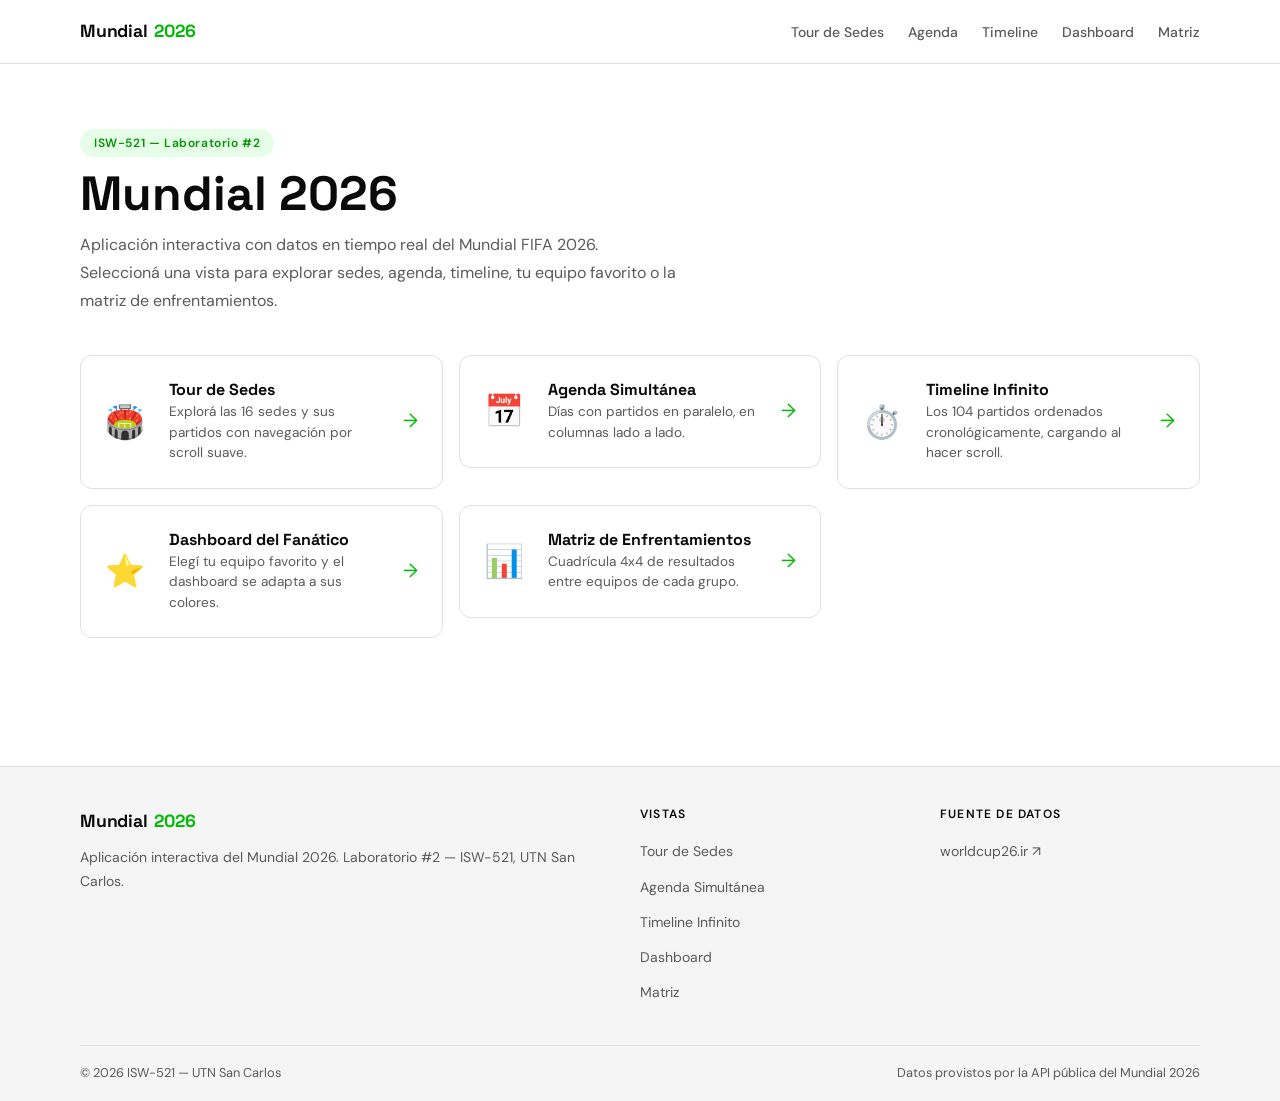
==== index.html @ 68c87b49 "(feat): UI/UX implemented" ====
<!DOCTYPE html>
<html lang="es">
<head>
  <meta charset="UTF-8">
  <meta name="viewport" content="width=device-width, initial-scale=1.0">
  <meta name="description" content="Mundial 2026 — Aplicación interactiva. ISW-521 Laboratorio #2, UTN San Carlos.">
  <title>Mundial 2026 — ISW-521</title>

  <link rel="stylesheet" href="assets/css/styles.css">
  <link rel="stylesheet" href="assets/css/components.css">

  <script src="assets/js/components.js" defer></script>
</head>
<body>

  <nav-bar></nav-bar>

  <main id="main-content">
    <section class="section" aria-labelledby="inicio-titulo">
      <div class="container">

        <header class="section_header">
          <span class="section_badge">ISW-521 — Laboratorio #2</span>
          <h1 id="inicio-titulo">Mundial 2026</h1>
          <p>
            Aplicación interactiva con datos en tiempo real del
            Mundial FIFA 2026. Seleccioná una vista para explorar
            sedes, agenda, timeline, tu equipo favorito o la
            matriz de enfrentamientos.
          </p>
        </header>

        <!-- Grid de accesos a las 5 vistas — CSS Grid -->
        <nav aria-label="Vistas disponibles">
          <ul class="vistas_grid" role="list">

            <li>
              <a href="pages/tour-sedes.html" class="vista_card" aria-label="Ir al Tour Virtual de Sedes">
                <span class="vista_icono" aria-hidden="true">🏟️</span>
                <div class="vista_info">
                  <h2 class="vista_titulo">Tour de Sedes</h2>
                  <p class="vista_desc">Explorá las 16 sedes y sus partidos con navegación por scroll suave.</p>
                </div>
                <span class="vista_flecha" aria-hidden="true">→</span>
              </a>
            </li>

            <li>
              <a href="pages/agenda-simultanea.html" class="vista_card" aria-label="Ir a la Agenda Simultánea">
                <span class="vista_icono" aria-hidden="true">📅</span>
                <div class="vista_info">
                  <h2 class="vista_titulo">Agenda Simultánea</h2>
                  <p class="vista_desc">Días con partidos en paralelo, en columnas lado a lado.</p>
                </div>
                <span class="vista_flecha" aria-hidden="true">→</span>
              </a>
            </li>

            <li>
              <a href="pages/timeline-infinito.html" class="vista_card" aria-label="Ir al Timeline Infinito">
                <span class="vista_icono" aria-hidden="true">⏱️</span>
                <div class="vista_info">
                  <h2 class="vista_titulo">Timeline Infinito</h2>
                  <p class="vista_desc">Los 104 partidos ordenados cronológicamente, cargando al hacer scroll.</p>
                </div>
                <span class="vista_flecha" aria-hidden="true">→</span>
              </a>
            </li>

            <li>
              <a href="pages/dashboard-fanatico.html" class="vista_card" aria-label="Ir al Dashboard del Fanático">
                <span class="vista_icono" aria-hidden="true">⭐</span>
                <div class="vista_info">
                  <h2 class="vista_titulo">Dashboard del Fanático</h2>
                  <p class="vista_desc">Elegí tu equipo favorito y el dashboard se adapta a sus colores.</p>
                </div>
                <span class="vista_flecha" aria-hidden="true">→</span>
              </a>
            </li>

            <li>
              <a href="pages/matriz-enfrentamientos.html" class="vista_card" aria-label="Ir a la Matriz de Enfrentamientos">
                <span class="vista_icono" aria-hidden="true">📊</span>
                <div class="vista_info">
                  <h2 class="vista_titulo">Matriz de Enfrentamientos</h2>
                  <p class="vista_desc">Cuadrícula 4x4 de resultados entre equipos de cada grupo.</p>
                </div>
                <span class="vista_flecha" aria-hidden="true">→</span>
              </a>
            </li>

          </ul>
        </nav>

      </div>
    </section>
  </main>

  <site-footer></site-footer>

  <style>
    .vistas_grid {
      display: grid;
      grid-template-columns: 1fr;
      gap: var(--spacing_sm);
      margin-top: var(--spacing_lg);
    }

    .vista_card {
      display: flex;
      align-items: center;
      gap: var(--spacing_md);
      padding: var(--spacing_md);
      background: var(--color_bg_card);
      border: 1.5px solid var(--color_border);
      border-radius: var(--radius_md);
      transition: border-color var(--transition), transform var(--transition), box-shadow var(--transition);
    }

    .vista_card:hover {
      border-color: var(--color_primary);
      transform: translateY(-2px);
      box-shadow: var(--shadow_md);
    }

    .vista_icono {
      font-size: 2rem;
      flex-shrink: 0;
    }

    .vista_info {
      flex: 1;
      min-width: 0;
    }

    .vista_titulo {
      font-size: 1rem;
      font-weight: 700;
      color: var(--color_text);
      margin-bottom: 0.2rem;
    }

    .vista_desc {
      font-size: 0.85rem;
      color: var(--color_text_muted);
      line-height: 1.5;
    }

    .vista_flecha {
      font-size: 1.2rem;
      color: var(--color_primary);
      flex-shrink: 0;
      transition: transform var(--transition);
    }

    .vista_card:hover .vista_flecha {
      transform: translateX(4px);
    }

    @media (min-width: 768px) {
      .vistas_grid {
        grid-template-columns: repeat(2, 1fr);
      }
    }

    @media (min-width: 1024px) {
      .vistas_grid {
        grid-template-columns: repeat(3, 1fr);
      }
    }
  </style>

</body>
</html>
---- assets/css/styles.css ----
/* ============================================================
   styles.css — Mundial 2026
   Sistema de diseño global: variables, reset, tipografía,
   navbar, footer, botones, utilidades.
   Se carga en TODAS las páginas. Mobile-first.
   ============================================================ */

/* ── 1. Fuentes ─────────────────────────────────────────── */
@import url('https://fonts.googleapis.com/css2?family=DM+Sans:wght@300;400;500;600&family=Space+Grotesk:wght@600;700&display=swap');

/* ── 2. Variables CSS ───────────────────────────────────── */
:root {
  /* Colores principales */
  --color_primary:      #02B906;
  --color_primary_dark: #019504;
  --color_primary_bg:   #E6FDE7;
  --color_accent:       #FFDB00;
  --color_accent_dark:  #CEB000;

  /* Neutros */
  --color_bg:           #FFFFFF;
  --color_bg_secondary: #F5F5F5;
  --color_bg_card:      #FFFFFF;
  --color_text:         #0A0A0A;
  --color_text_muted:   #5A5A5A;
  --color_border:       #E0E0E0;

  /* Estados de error y advertencia */
  --color_error:        #DC2626;
  --color_error_bg:     #FEF2F2;
  --color_warning:      #D97706;
  --color_warning_bg:   #FFFBEB;
  --color_success:      #059669;
  --color_success_bg:   #ECFDF5;

  /* Sombras */
  --shadow_sm:  0 1px 3px rgba(0,0,0,0.08);
  --shadow_md:  0 4px 16px rgba(0,0,0,0.10);
  --shadow_lg:  0 8px 32px rgba(0,0,0,0.12);

  /* Tipografía */
  --font_body:    'DM Sans', sans-serif;
  --font_display: 'Space Grotesk', sans-serif;

  /* Espaciado */
  --spacing_xs: 0.5rem;
  --spacing_sm: 1rem;
  --spacing_md: 1.5rem;
  --spacing_lg: 2.5rem;
  --spacing_xl: 4rem;

  /* Radios */
  --radius_sm:   6px;
  --radius_md:   12px;
  --radius_lg:   20px;
  --radius_full: 9999px;

  /* Transiciones */
  --transition: 0.2s ease;

  /* Contenedor */
  --container_max: 1200px;
  --container_px:  1.25rem;

  /* Navbar */
  --navbar_h: 64px;
}

/* ── 3. Reset ───────────────────────────────────────────── */
*,
*::before,
*::after {
  box-sizing: border-box;
  margin: 0;
  padding: 0;
}

html {
  scroll-behavior: smooth;
  font-size: 16px;
}

body {
  font-family: var(--font_body);
  font-weight: 400;
  line-height: 1.7;
  color: var(--color_text);
  background-color: var(--color_bg);
  padding-top: var(--navbar_h);
}

img {
  max-width: 100%;
  height: auto;
  display: block;
}

a {
  color: inherit;
  text-decoration: none;
}

ul, ol { list-style: none; }

button {
  cursor: pointer;
  font-family: var(--font_body);
  border: none;
  background: none;
}

[id] {
  scroll-margin-top: calc(var(--navbar_h) + var(--spacing_sm));
}

/* ── 4. Tipografía ──────────────────────────────────────── */
h1, h2, h3, h4 {
  font-family: var(--font_display);
  line-height: 1.2;
  color: var(--color_text);
}

h1 { font-size: clamp(1.8rem, 4vw, 3rem); }
h2 { font-size: clamp(1.4rem, 3vw, 2.2rem); }
h3 { font-size: clamp(1.1rem, 2.5vw, 1.5rem); }
h4 { font-size: clamp(0.95rem, 2vw, 1.1rem); }

p {
  color: var(--color_text_muted);
  font-size: clamp(0.9rem, 2vw, 1rem);
  line-height: 1.75;
}

/* ── 5. Contenedor ──────────────────────────────────────── */
.container {
  width: 100%;
  max-width: var(--container_max);
  margin-inline: auto;
  padding-inline: var(--container_px);
}

/* ── 6. Navbar ──────────────────────────────────────────── */
.navbar {
  position: fixed;
  top: 0;
  left: 0;
  right: 0;
  height: var(--navbar_h);
  background-color: var(--color_bg);
  border-bottom: 1px solid var(--color_border);
  z-index: 1000;
  transition: box-shadow var(--transition);
}

.navbar.scrolled {
  box-shadow: var(--shadow_md);
}

.navbar_inner {
  display: flex;
  align-items: center;
  justify-content: space-between;
  height: 100%;
  gap: var(--spacing_sm);
}

/* Logo */
.navbar_logo {
  display: flex;
  align-items: center;
  gap: 0.4rem;
  font-family: var(--font_display);
  font-size: 1.1rem;
  font-weight: 700;
  color: var(--color_text);
  flex-shrink: 0;
  letter-spacing: -0.01em;
}

.navbar_logo span {
  color: var(--color_primary);
}

/* Links desktop — Flexbox */
.navbar_links {
  display: none;
  align-items: center;
  gap: var(--spacing_md);
}

.navbar_links a {
  font-size: 0.875rem;
  font-weight: 500;
  color: var(--color_text_muted);
  padding: 0.25rem 0;
  border-bottom: 2px solid transparent;
  transition: color var(--transition), border-color var(--transition);
  white-space: nowrap;
}

.navbar_links a:hover,
.navbar_links a.active {
  color: var(--color_primary);
  border-bottom-color: var(--color_primary);
}

/* Botón hamburger */
.btn_menu {
  width: 40px;
  height: 40px;
  display: flex;
  flex-direction: column;
  align-items: center;
  justify-content: center;
  gap: 5px;
  border-radius: var(--radius_sm);
  border: 1px solid var(--color_border);
  background: var(--color_bg_secondary);
  flex-shrink: 0;
}

.btn_menu span {
  display: block;
  width: 20px;
  height: 2px;
  background: var(--color_text);
  border-radius: 2px;
  transition: transform var(--transition), opacity var(--transition);
}

.btn_menu.open span:nth-child(1) { transform: translateY(7px) rotate(45deg); }
.btn_menu.open span:nth-child(2) { opacity: 0; }
.btn_menu.open span:nth-child(3) { transform: translateY(-7px) rotate(-45deg); }

/* Menú móvil */
.navbar_mobile {
  display: none;
  flex-direction: column;
  background: var(--color_bg);
  border-top: 1px solid var(--color_border);
  padding: var(--spacing_sm) var(--container_px);
  gap: 0;
  position: fixed;
  top: var(--navbar_h);
  left: 0;
  right: 0;
  z-index: 999;
  box-shadow: var(--shadow_md);
}

.navbar_mobile.open {
  display: flex;
}

.navbar_mobile a {
  padding: 0.75rem 0;
  font-size: 0.95rem;
  font-weight: 500;
  color: var(--color_text_muted);
  border-bottom: 1px solid var(--color_border);
  transition: color var(--transition);
}

.navbar_mobile a:last-child {
  border-bottom: none;
}

.navbar_mobile a:hover,
.navbar_mobile a.active {
  color: var(--color_primary);
}

/* ── 7. Footer ──────────────────────────────────────────── */
.footer {
  background: var(--color_bg_secondary);
  border-top: 1px solid var(--color_border);
  padding: var(--spacing_lg) 0 var(--spacing_sm);
  margin-top: var(--spacing_xl);
}

.footer_grid {
  display: grid;
  grid-template-columns: 1fr;
  gap: var(--spacing_lg);
  margin-bottom: var(--spacing_lg);
}

.footer_brand p {
  margin-top: var(--spacing_xs);
  font-size: 0.875rem;
}

.footer_col h4 {
  font-family: var(--font_body);
  font-size: 0.75rem;
  font-weight: 600;
  letter-spacing: 0.1em;
  text-transform: uppercase;
  color: var(--color_text);
  margin-bottom: var(--spacing_sm);
}

.footer_col ul {
  display: flex;
  flex-direction: column;
  gap: 0.5rem;
}

.footer_col ul a {
  font-size: 0.875rem;
  color: var(--color_text_muted);
  transition: color var(--transition);
}

.footer_col ul a:hover {
  color: var(--color_primary);
}

.footer_bottom {
  padding-top: var(--spacing_sm);
  border-top: 1px solid var(--color_border);
  display: flex;
  flex-direction: column;
  align-items: center;
  gap: 0.4rem;
  text-align: center;
}

.footer_bottom p {
  font-size: 0.8rem;
  color: var(--color_text_muted);
}

/* ── 8. Botones globales ────────────────────────────────── */
.btn {
  display: inline-flex;
  align-items: center;
  gap: 0.5rem;
  padding: 0.65rem 1.5rem;
  border-radius: var(--radius_full);
  font-size: 0.9rem;
  font-weight: 500;
  font-family: var(--font_body);
  transition: background var(--transition), transform var(--transition), box-shadow var(--transition);
  cursor: pointer;
  border: none;
}

.btn:hover {
  transform: translateY(-2px);
  box-shadow: var(--shadow_md);
}

.btn_primary {
  background: var(--color_primary);
  color: #fff;
}

.btn_primary:hover {
  background: var(--color_primary_dark);
}

.btn_outline {
  background: transparent;
  color: var(--color_primary);
  border: 1.5px solid var(--color_primary);
}

.btn_outline:hover {
  background: var(--color_primary_bg);
}

.btn_accent {
  background: var(--color_accent);
  color: #fff;
}

.btn_accent:hover {
  background: var(--color_accent_dark);
}

/* ── 9. Secciones ───────────────────────────────────────── */
.section {
  padding: var(--spacing_xl) 0;
}

.section_header {
  margin-bottom: var(--spacing_lg);
}

.section_header p {
  max-width: 600px;
  margin-top: var(--spacing_xs);
}

.section_badge {
  display: inline-block;
  padding: 0.25rem 0.875rem;
  background: var(--color_primary_bg);
  color: var(--color_primary_dark);
  border-radius: var(--radius_full);
  font-size: 0.75rem;
  font-weight: 600;
  letter-spacing: 0.05em;
  margin-bottom: var(--spacing_xs);
}

/* ── 10. Accesibilidad ──────────────────────────────────── */
:focus-visible {
  outline: 2px solid var(--color_primary);
  outline-offset: 3px;
  border-radius: var(--radius_sm);
}

@media (prefers-reduced-motion: reduce) {
  *, *::before, *::after {
    animation-duration: 0.01ms !important;
    transition-duration: 0.01ms !important;
    scroll-behavior: auto !important;
  }
}

/* ── 11. Breakpoints ────────────────────────────────────── */

/* Tablet: 768px */
@media (min-width: 768px) {
  :root {
    --container_px: 2rem;
  }

  .navbar_links {
    display: flex;
  }

  .btn_menu {
    display: none;
  }

  .footer_grid {
    grid-template-columns: 1.5fr 1fr 1fr;
  }

  .footer_bottom {
    flex-direction: row;
    justify-content: space-between;
    text-align: left;
  }
}

/* Desktop: 1024px */
@media (min-width: 1024px) {
  :root {
    --container_px: 2.5rem;
  }

  .footer_grid {
    grid-template-columns: 2fr 1fr 1fr;
  }
}
---- assets/css/components.css ----
/* ============================================================
   components.css — Mundial 2026
   Estilos de piezas reutilizables generadas por ui.js:
   modal de sesión, countdown, banner de caché, skeletons,
   mensajes de error y estado vacío.
   Se carga en TODAS las páginas junto con styles.css.
   ============================================================ */

/* ── 1. Overlay del modal ───────────────────────────────── */

/*
  El overlay cubre toda la pantalla detrás del modal.
  position: fixed lo fija al viewport, no al documento.
  z-index: 1100 — por encima del navbar (z-index: 1000).
*/
.modal_overlay {
  position: fixed;
  inset: 0;
  background: rgba(0, 0, 0, 0.55);
  z-index: 1100;
  backdrop-filter: blur(4px);
}

/* ── 2. Modal de sesión expirada (401) ──────────────────── */

.modal_sesion {
  position: fixed;
  top: 50%;
  left: 50%;
  transform: translate(-50%, -50%);
  z-index: 1200;
  background: var(--color_bg_card);
  border: 1px solid var(--color_border);
  border-radius: var(--radius_lg);
  padding: var(--spacing_lg);
  width: min(480px, 90vw);
  box-shadow: var(--shadow_lg);
  display: flex;
  flex-direction: column;
  gap: var(--spacing_sm);
}

/*
  min() elige el valor más pequeño entre 480px y 90vw.
  En móvil (menos de 533px) el modal usa el 90% del ancho.
  En desktop usa 480px fijos. Evita overflow horizontal
  sin necesitar media queries.
*/

.modal_sesion_icono {
  font-size: 2.5rem;
  text-align: center;
}

.modal_sesion h2 {
  font-size: 1.2rem;
  text-align: center;
  color: var(--color_text);
}

.modal_sesion p {
  text-align: center;
  font-size: 0.9rem;
}

.modal_sesion_acciones {
  display: flex;
  justify-content: center;
  margin-top: var(--spacing_xs);
}

/* ── 3. Banner de countdown (429) ───────────────────────── */

/*
  El banner se fija en la parte superior de la página,
  debajo del navbar, para no interferir con el contenido.
  calc() suma la altura del navbar al top para no taparlo.
*/
.banner_countdown {
  position: fixed;
  top: calc(var(--navbar_h) + 8px);
  left: 50%;
  transform: translateX(-50%);
  z-index: 900;
  background: var(--color_warning_bg);
  border: 1px solid var(--color_warning);
  border-radius: var(--radius_full);
  padding: 0.5rem 1.25rem;
  display: flex;
  align-items: center;
  gap: 0.5rem;
  box-shadow: var(--shadow_md);
  max-width: min(520px, 90vw);
  width: max-content;
}

.banner_countdown_icono {
  font-size: 1rem;
  flex-shrink: 0;
}

.texto_countdown {
  font-size: 0.875rem;
  font-weight: 500;
  color: var(--color_warning);
  white-space: nowrap;
}

/* ── 4. Banner de datos no actualizados (caché) ─────────── */

.banner_cache {
  background: var(--color_warning_bg);
  border: 1px solid var(--color_warning);
  border-radius: var(--radius_md);
  padding: 0.75rem 1rem;
  display: flex;
  align-items: center;
  gap: 0.75rem;
  margin-bottom: var(--spacing_sm);
}

.banner_cache_icono {
  font-size: 1.1rem;
  flex-shrink: 0;
}

.banner_cache p {
  font-size: 0.875rem;
  font-weight: 500;
  color: var(--color_warning);
  margin: 0;
}

/* ── 5. Skeletons de carga ──────────────────────────────── */

/*
  Los skeletons usan una animación de pulso para indicar
  que hay contenido cargando. El gradiente animado simula
  un brillo que se desplaza de izquierda a derecha.
*/

@keyframes skeleton_pulse {
  0%   { background-position: -200% 0; }
  100% { background-position: 200% 0; }
}

.skeleton_base {
  background: linear-gradient(
    90deg,
    var(--color_border) 25%,
    var(--color_bg_secondary) 50%,
    var(--color_border) 75%
  );
  background-size: 200% 100%;
  animation: skeleton_pulse 1.5s ease-in-out infinite;
  border-radius: var(--radius_md);
}

/* Variante tipo card — para grids de sedes y partidos */
.skeleton_card {
  height: 180px;
  width: 100%;
}

/* Variante tipo fila — para listas y agenda */
.skeleton_fila {
  height: 64px;
  width: 100%;
  border-radius: var(--radius_sm);
}

/* Variante tipo celda — para la matriz de enfrentamientos */
.skeleton_celda {
  height: 48px;
  width: 100%;
  border-radius: var(--radius_sm);
}

/* ── 6. Estado de error ─────────────────────────────────── */

.estado_error {
  display: flex;
  flex-direction: column;
  align-items: center;
  gap: var(--spacing_sm);
  padding: var(--spacing_lg);
  background: var(--color_error_bg);
  border: 1px solid var(--color_error);
  border-radius: var(--radius_md);
  text-align: center;
}

.estado_error_icono {
  font-size: 2rem;
}

.estado_error_mensaje {
  font-size: 0.9rem;
  color: var(--color_error);
  font-weight: 500;
}

.estado_error_btn {
  margin-top: var(--spacing_xs);
  color: var(--color_error);
  border-color: var(--color_error);
}

.estado_error_btn:hover {
  background: var(--color_error_bg);
}

/* ── 7. Estado vacío ────────────────────────────────────── */

.estado_vacio {
  display: flex;
  flex-direction: column;
  align-items: center;
  gap: var(--spacing_sm);
  padding: var(--spacing_lg);
  text-align: center;
}

.estado_vacio_icono {
  font-size: 2.5rem;
  opacity: 0.5;
}

.estado_vacio_mensaje {
  font-size: 0.9rem;
  color: var(--color_text_muted);
}

/* ── 8. Cards genéricas ─────────────────────────────────── */

/*
  Estilo de card base reutilizable en varias vistas.
  Cada página puede extenderla con clases adicionales.
*/
.card {
  background: var(--color_bg_card);
  border: 1px solid var(--color_border);
  border-radius: var(--radius_md);
  padding: var(--spacing_md);
  transition: transform var(--transition), box-shadow var(--transition);
}

.card:hover {
  transform: translateY(-3px);
  box-shadow: var(--shadow_md);
}

.card_titulo {
  font-family: var(--font_display);
  font-size: 1rem;
  font-weight: 700;
  color: var(--color_text);
  margin-bottom: 0.4rem;
}

.card_subtitulo {
  font-size: 0.82rem;
  color: var(--color_text_muted);
}

/* ── 9. Badge de estado ─────────────────────────────────── */

/*
  Badges de estado para partidos: jugado, pendiente, en vivo.
*/
.badge {
  display: inline-block;
  padding: 0.2rem 0.65rem;
  border-radius: var(--radius_full);
  font-size: 0.72rem;
  font-weight: 600;
  letter-spacing: 0.04em;
}

.badge_jugado {
  background: var(--color_success_bg);
  color: var(--color_success);
}

.badge_pendiente {
  background: var(--color_bg_secondary);
  color: var(--color_text_muted);
}

.badge_en_vivo {
  background: var(--color_error_bg);
  color: var(--color_error);
  animation: badge_pulso 1.5s ease-in-out infinite;
}

@keyframes badge_pulso {
  0%, 100% { opacity: 1; }
  50%       { opacity: 0.6; }
}

/* ── 10. Indicador de carga global ──────────────────────── */

/*
  Spinner simple para estados de carga puntuales
  dentro de botones o elementos pequeños.
*/
.spinner {
  width: 18px;
  height: 18px;
  border: 2px solid var(--color_border);
  border-top-color: var(--color_primary);
  border-radius: 50%;
  animation: spinner_girar 0.7s linear infinite;
  flex-shrink: 0;
}

@keyframes spinner_girar {
  to { transform: rotate(360deg); }
}
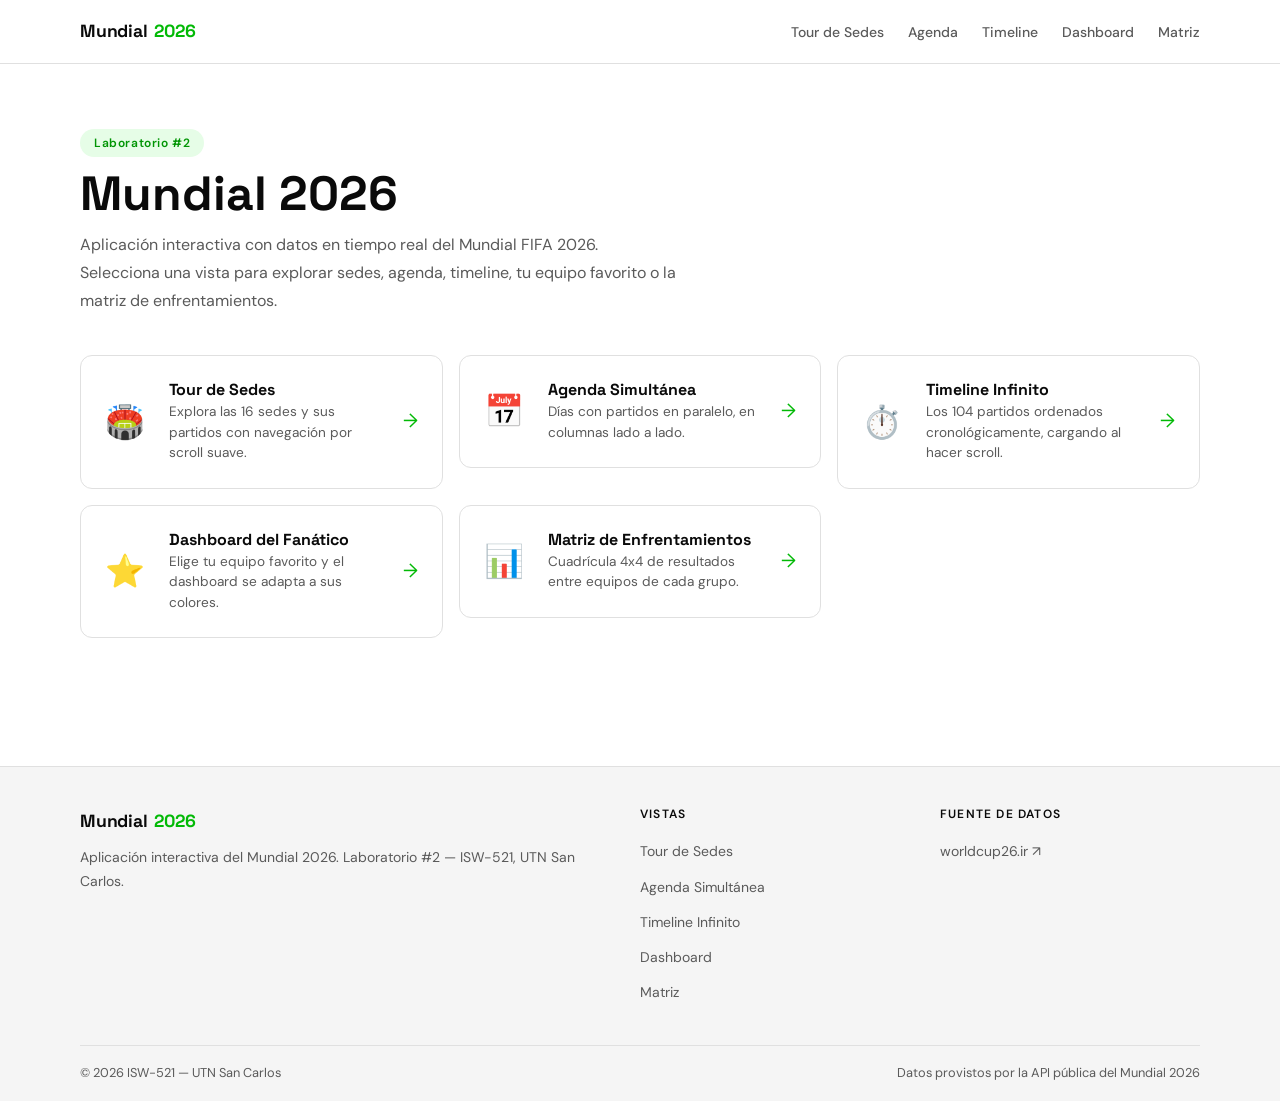
==== commit 60e8a6bf: "(docs): Documentation and minor UX changes" ====
--- a/index.html
+++ b/index.html
@@ -4,7 +4,7 @@
   <meta charset="UTF-8">
   <meta name="viewport" content="width=device-width, initial-scale=1.0">
   <meta name="description" content="Mundial 2026 — Aplicación interactiva. ISW-521 Laboratorio #2, UTN San Carlos.">
-  <title>Mundial 2026 — ISW-521</title>
+  <title>Mundial 2026</title>
 
   <link rel="stylesheet" href="assets/css/styles.css">
   <link rel="stylesheet" href="assets/css/components.css">
@@ -20,11 +20,11 @@
       <div class="container">
 
         <header class="section_header">
-          <span class="section_badge">ISW-521 — Laboratorio #2</span>
+          <span class="section_badge">Laboratorio #2</span>
           <h1 id="inicio-titulo">Mundial 2026</h1>
           <p>
             Aplicación interactiva con datos en tiempo real del
-            Mundial FIFA 2026. Seleccioná una vista para explorar
+            Mundial FIFA 2026. Selecciona una vista para explorar
             sedes, agenda, timeline, tu equipo favorito o la
             matriz de enfrentamientos.
           </p>
@@ -39,7 +39,7 @@
                 <span class="vista_icono" aria-hidden="true">🏟️</span>
                 <div class="vista_info">
                   <h2 class="vista_titulo">Tour de Sedes</h2>
-                  <p class="vista_desc">Explorá las 16 sedes y sus partidos con navegación por scroll suave.</p>
+                  <p class="vista_desc">Explora las 16 sedes y sus partidos con navegación por scroll suave.</p>
                 </div>
                 <span class="vista_flecha" aria-hidden="true">→</span>
               </a>
@@ -72,7 +72,7 @@
                 <span class="vista_icono" aria-hidden="true">⭐</span>
                 <div class="vista_info">
                   <h2 class="vista_titulo">Dashboard del Fanático</h2>
-                  <p class="vista_desc">Elegí tu equipo favorito y el dashboard se adapta a sus colores.</p>
+                  <p class="vista_desc">Elige tu equipo favorito y el dashboard se adapta a sus colores.</p>
                 </div>
                 <span class="vista_flecha" aria-hidden="true">→</span>
               </a>
@@ -98,77 +98,5 @@
 
   <site-footer></site-footer>
 
-  <style>
-    .vistas_grid {
-      display: grid;
-      grid-template-columns: 1fr;
-      gap: var(--spacing_sm);
-      margin-top: var(--spacing_lg);
-    }
-
-    .vista_card {
-      display: flex;
-      align-items: center;
-      gap: var(--spacing_md);
-      padding: var(--spacing_md);
-      background: var(--color_bg_card);
-      border: 1.5px solid var(--color_border);
-      border-radius: var(--radius_md);
-      transition: border-color var(--transition), transform var(--transition), box-shadow var(--transition);
-    }
-
-    .vista_card:hover {
-      border-color: var(--color_primary);
-      transform: translateY(-2px);
-      box-shadow: var(--shadow_md);
-    }
-
-    .vista_icono {
-      font-size: 2rem;
-      flex-shrink: 0;
-    }
-
-    .vista_info {
-      flex: 1;
-      min-width: 0;
-    }
-
-    .vista_titulo {
-      font-size: 1rem;
-      font-weight: 700;
-      color: var(--color_text);
-      margin-bottom: 0.2rem;
-    }
-
-    .vista_desc {
-      font-size: 0.85rem;
-      color: var(--color_text_muted);
-      line-height: 1.5;
-    }
-
-    .vista_flecha {
-      font-size: 1.2rem;
-      color: var(--color_primary);
-      flex-shrink: 0;
-      transition: transform var(--transition);
-    }
-
-    .vista_card:hover .vista_flecha {
-      transform: translateX(4px);
-    }
-
-    @media (min-width: 768px) {
-      .vistas_grid {
-        grid-template-columns: repeat(2, 1fr);
-      }
-    }
-
-    @media (min-width: 1024px) {
-      .vistas_grid {
-        grid-template-columns: repeat(3, 1fr);
-      }
-    }
-  </style>
-
 </body>
 </html>
--- a/assets/css/styles.css
+++ b/assets/css/styles.css
@@ -1,14 +1,7 @@
-/* ============================================================
-   styles.css — Mundial 2026
-   Sistema de diseño global: variables, reset, tipografía,
-   navbar, footer, botones, utilidades.
-   Se carga en TODAS las páginas. Mobile-first.
-   ============================================================ */
-
-/* ── 1. Fuentes ─────────────────────────────────────────── */
+/* Fuentes */
 @import url('https://fonts.googleapis.com/css2?family=DM+Sans:wght@300;400;500;600&family=Space+Grotesk:wght@600;700&display=swap');
 
-/* ── 2. Variables CSS ───────────────────────────────────── */
+/* Variables CSS */
 :root {
   /* Colores principales */
   --color_primary:      #02B906;
@@ -66,7 +59,7 @@
   --navbar_h: 64px;
 }
 
-/* ── 3. Reset ───────────────────────────────────────────── */
+/* Reset */
 *,
 *::before,
 *::after {
@@ -113,7 +106,7 @@
   scroll-margin-top: calc(var(--navbar_h) + var(--spacing_sm));
 }
 
-/* ── 4. Tipografía ──────────────────────────────────────── */
+/* Tipografía */
 h1, h2, h3, h4 {
   font-family: var(--font_display);
   line-height: 1.2;
@@ -131,7 +124,7 @@
   line-height: 1.75;
 }
 
-/* ── 5. Contenedor ──────────────────────────────────────── */
+/* Contenedor */
 .container {
   width: 100%;
   max-width: var(--container_max);
@@ -139,7 +132,7 @@
   padding-inline: var(--container_px);
 }
 
-/* ── 6. Navbar ──────────────────────────────────────────── */
+/* Navbar */
 .navbar {
   position: fixed;
   top: 0;
@@ -270,7 +263,7 @@
   color: var(--color_primary);
 }
 
-/* ── 7. Footer ──────────────────────────────────────────── */
+/* Footer */
 .footer {
   background: var(--color_bg_secondary);
   border-top: 1px solid var(--color_border);
@@ -331,7 +324,7 @@
   color: var(--color_text_muted);
 }
 
-/* ── 8. Botones globales ────────────────────────────────── */
+/* Botones globales */
 .btn {
   display: inline-flex;
   align-items: center;
@@ -379,7 +372,7 @@
   background: var(--color_accent_dark);
 }
 
-/* ── 9. Secciones ───────────────────────────────────────── */
+/* Secciones */
 .section {
   padding: var(--spacing_xl) 0;
 }
@@ -405,7 +398,78 @@
   margin-bottom: var(--spacing_xs);
 }
 
-/* ── 10. Accesibilidad ──────────────────────────────────── */
+/* Index */
+.vistas_grid {
+  display: grid;
+  grid-template-columns: 1fr;
+  gap: var(--spacing_sm);
+  margin-top: var(--spacing_lg);
+}
+
+.vista_card {
+  display: flex;
+  align-items: center;
+  gap: var(--spacing_md);
+  padding: var(--spacing_md);
+  background: var(--color_bg_card);
+  border: 1.5px solid var(--color_border);
+  border-radius: var(--radius_md);
+  transition: border-color var(--transition), transform var(--transition), box-shadow var(--transition);
+}
+
+.vista_card:hover {
+  border-color: var(--color_primary);
+  transform: translateY(-2px);
+  box-shadow: var(--shadow_md);
+}
+
+.vista_icono {
+  font-size: 2rem;
+  flex-shrink: 0;
+}
+
+.vista_info {
+  flex: 1;
+  min-width: 0;
+}
+
+.vista_titulo {
+  font-size: 1rem;
+  font-weight: 700;
+  color: var(--color_text);
+  margin-bottom: 0.2rem;
+}
+
+.vista_desc {
+  font-size: 0.85rem;
+  color: var(--color_text_muted);
+  line-height: 1.5;
+}
+
+.vista_flecha {
+  font-size: 1.2rem;
+  color: var(--color_primary);
+  flex-shrink: 0;
+  transition: transform var(--transition);
+}
+
+.vista_card:hover .vista_flecha {
+  transform: translateX(4px);
+}
+
+@media (min-width: 768px) {
+  .vistas_grid {
+    grid-template-columns: repeat(2, 1fr);
+  }
+}
+
+@media (min-width: 1024px) {
+  .vistas_grid {
+    grid-template-columns: repeat(3, 1fr);
+  }
+}
+
+/* Accesibilidad */
 :focus-visible {
   outline: 2px solid var(--color_primary);
   outline-offset: 3px;
@@ -420,7 +484,7 @@
   }
 }
 
-/* ── 11. Breakpoints ────────────────────────────────────── */
+/* Breakpoints */
 
 /* Tablet: 768px */
 @media (min-width: 768px) {
--- a/assets/css/components.css
+++ b/assets/css/components.css
@@ -1,18 +1,5 @@
-/* ============================================================
-   components.css — Mundial 2026
-   Estilos de piezas reutilizables generadas por ui.js:
-   modal de sesión, countdown, banner de caché, skeletons,
-   mensajes de error y estado vacío.
-   Se carga en TODAS las páginas junto con styles.css.
-   ============================================================ */
-
-/* ── 1. Overlay del modal ───────────────────────────────── */
-
-/*
-  El overlay cubre toda la pantalla detrás del modal.
-  position: fixed lo fija al viewport, no al documento.
-  z-index: 1100 — por encima del navbar (z-index: 1000).
-*/
+[hidden] { display: none !important; }
+
 .modal_overlay {
   position: fixed;
   inset: 0;
@@ -21,7 +8,7 @@
   backdrop-filter: blur(4px);
 }
 
-/* ── 2. Modal de sesión expirada (401) ──────────────────── */
+/* Modal de sesión expirada (401) */
 
 .modal_sesion {
   position: fixed;
@@ -40,13 +27,6 @@
   gap: var(--spacing_sm);
 }
 
-/*
-  min() elige el valor más pequeño entre 480px y 90vw.
-  En móvil (menos de 533px) el modal usa el 90% del ancho.
-  En desktop usa 480px fijos. Evita overflow horizontal
-  sin necesitar media queries.
-*/
-
 .modal_sesion_icono {
   font-size: 2.5rem;
   text-align: center;
@@ -69,13 +49,8 @@
   margin-top: var(--spacing_xs);
 }
 
-/* ── 3. Banner de countdown (429) ───────────────────────── */
-
-/*
-  El banner se fija en la parte superior de la página,
-  debajo del navbar, para no interferir con el contenido.
-  calc() suma la altura del navbar al top para no taparlo.
-*/
+/* Banner de countdown (429) */
+
 .banner_countdown {
   position: fixed;
   top: calc(var(--navbar_h) + 8px);
@@ -106,7 +81,7 @@
   white-space: nowrap;
 }
 
-/* ── 4. Banner de datos no actualizados (caché) ─────────── */
+/* Banner de datos no actualizados (caché) */
 
 .banner_cache {
   background: var(--color_warning_bg);
@@ -131,13 +106,7 @@
   margin: 0;
 }
 
-/* ── 5. Skeletons de carga ──────────────────────────────── */
-
-/*
-  Los skeletons usan una animación de pulso para indicar
-  que hay contenido cargando. El gradiente animado simula
-  un brillo que se desplaza de izquierda a derecha.
-*/
+/* Skeletons de carga */
 
 @keyframes skeleton_pulse {
   0%   { background-position: -200% 0; }
@@ -156,27 +125,27 @@
   border-radius: var(--radius_md);
 }
 
-/* Variante tipo card — para grids de sedes y partidos */
+/* Variante tipo card - para grids de sedes y partidos */
 .skeleton_card {
   height: 180px;
   width: 100%;
 }
 
-/* Variante tipo fila — para listas y agenda */
+/* Variante tipo fila - para listas y agenda */
 .skeleton_fila {
   height: 64px;
   width: 100%;
   border-radius: var(--radius_sm);
 }
 
-/* Variante tipo celda — para la matriz de enfrentamientos */
+/* Variante tipo celda - para la matriz de enfrentamientos */
 .skeleton_celda {
   height: 48px;
   width: 100%;
   border-radius: var(--radius_sm);
 }
 
-/* ── 6. Estado de error ─────────────────────────────────── */
+/* Estado de error */
 
 .estado_error {
   display: flex;
@@ -210,7 +179,7 @@
   background: var(--color_error_bg);
 }
 
-/* ── 7. Estado vacío ────────────────────────────────────── */
+/* Estado vacío */
 
 .estado_vacio {
   display: flex;
@@ -231,7 +200,7 @@
   color: var(--color_text_muted);
 }
 
-/* ── 8. Cards genéricas ─────────────────────────────────── */
+/* Cards genéricas */
 
 /*
   Estilo de card base reutilizable en varias vistas.
@@ -263,7 +232,7 @@
   color: var(--color_text_muted);
 }
 
-/* ── 9. Badge de estado ─────────────────────────────────── */
+/* Badge de estado */
 
 /*
   Badges de estado para partidos: jugado, pendiente, en vivo.
@@ -298,12 +267,8 @@
   50%       { opacity: 0.6; }
 }
 
-/* ── 10. Indicador de carga global ──────────────────────── */
-
-/*
-  Spinner simple para estados de carga puntuales
-  dentro de botones o elementos pequeños.
-*/
+/* Indicador de carga global */
+
 .spinner {
   width: 18px;
   height: 18px;
